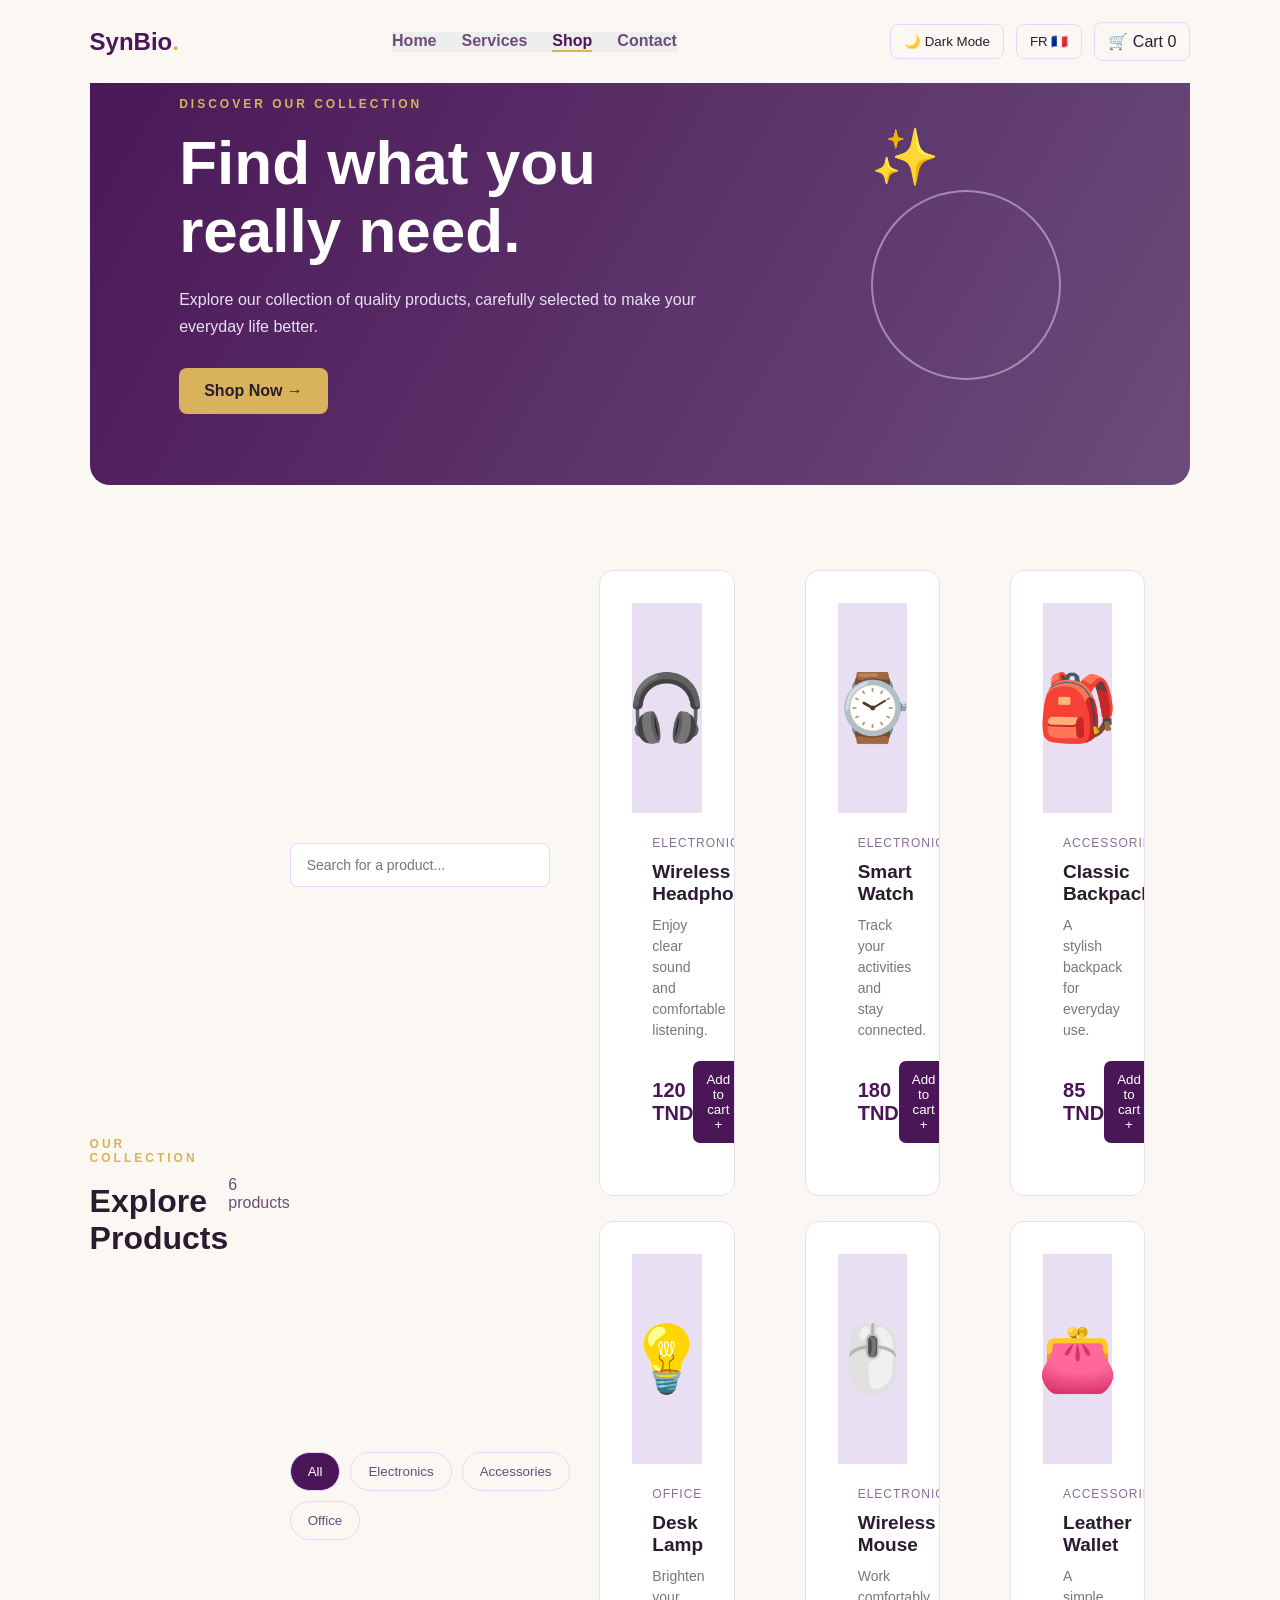
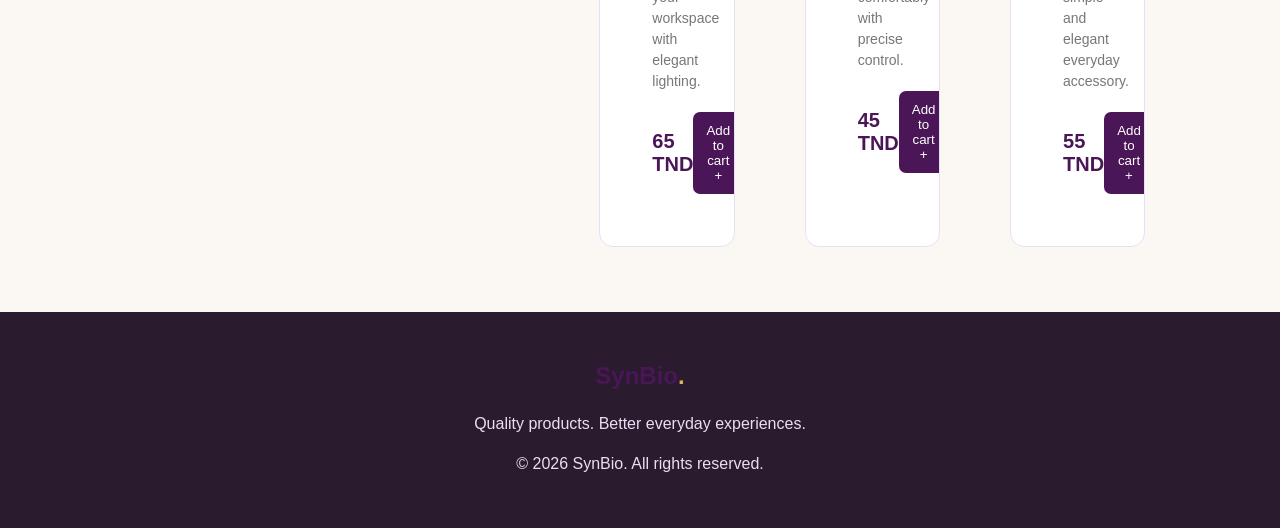
==== html-css-javascript-website/sales.html @ bb7bc748 "Merge pull request #9 from balcemchriha-droid/feature/B-sales-page ## Add Sales Page with Product Ca" ====
<!DOCTYPE html>
<html lang="en">
<head>
    <meta charset="UTF-8">
    <meta name="viewport" content="width=device-width, initial-scale=1.0">
    <title>Our Store | SynBio</title>

    <link rel="stylesheet" href="site.css">
    <link rel="stylesheet" href="sales.css">
</head>

<body>

    <!-- HEADER -->
    <header class="sales-header">
        <div class="logo">
            <h2>SynBio<span>.</span></h2>
        </div>

        <nav>
            <a href="index.html">Home</a>
            <a href="service.html">Services</a>
            <a href="sales.html" class="active">Shop</a>
            <a href="contact.html">Contact</a>
        </nav>

        <div class="header-actions">
            <button id="theme-toggle">🌙</button>
            <button id="language-toggle">FR 🇫🇷</button>
            <a href="panier.html" class="cart-link">
                🛒 Cart <span id="cart-count">0</span>
            </a>
        </div>
    </header>


    <!-- HERO SECTION -->
    <section class="sales-hero">
        <div class="hero-content">
            <p class="hero-tag">DISCOVER OUR COLLECTION</p>

            <h1>Find what you<br>really need.</h1>

            <p>
                Explore our collection of quality products,
                carefully selected to make your everyday life better.
            </p>

            <a href="#products" class="shop-btn">Shop Now →</a>
        </div>

        <div class="hero-decoration">
            <span>✨</span>
            <div class="hero-circle"></div>
        </div>
    </section>


    <!-- PRODUCTS SECTION -->
    <main class="products-section" id="products">

        <div class="section-heading">
            <div>
                <p class="section-tag">OUR COLLECTION</p>
                <h2>Explore Products</h2>
            </div>

            <p class="product-count" id="product-count">
                6 products
            </p>
        </div>


        <!-- SEARCH AND FILTERS -->
        <div class="shop-controls">

            <input
                type="search"
                id="product-search"
                placeholder="Search for a product..."
            >

            <div class="category-filters">
                <button class="filter-btn active" data-category="all">
                    All
                </button>

                <button class="filter-btn" data-category="electronics">
                    Electronics
                </button>

                <button class="filter-btn" data-category="accessories">
                    Accessories
                </button>

                <button class="filter-btn" data-category="office">
                    Office
                </button>
            </div>

        </div>


        <!-- PRODUCT GRID -->
        <div class="products-grid" id="products-grid">

            <!-- Products will be generated using JavaScript -->

        </div>

    </main>


    <!-- FOOTER -->
    <footer class="sales-footer">
        <h2>SynBio<span>.</span></h2>
        <p>Quality products. Better everyday experiences.</p>
        <p>© 2026 SynBio. All rights reserved.</p>
    </footer>


    <script src="theme.js"></script>
    <script src="language.js"></script>
    <script src="sales.js"></script>

</body>
</html>
---- html-css-javascript-website/site.css ----
* {
    margin: 0;
}

html,
body {
    height: 100%;
}

body {
    font-family: Arial, Helvetica, sans-serif;
    background-color: #999;
}

p {
    margin: .5em 0 .5em 0;
}
/* Light mode */
:root {
    --bg-color: #ffffff;
    --text-color: #222222;
    --card-color: #f5f5f5;
    --nav-color: #eeeeee;
}

/* Dark mode */
[data-theme="dark"] {
    --bg-color: #121212;
    --text-color: #ffffff;
    --card-color: #1e1e1e;
    --nav-color: #252525;
}

/* Apply theme */
body {
    background-color: var(--bg-color);
    color: var(--text-color);
    transition: background-color 0.3s, color 0.3s;
}

header, nav {
    background-color: var(--nav-color);
}

.card {
    background-color: var(--card-color);
}
header {
    display: block;
    position: fixed;
    top: 0;
    left: 0;
    width: 100%;
    background-color: #a493c0;
    padding: 10px;
}

nav a:visited,
nav a:link {
    color: #fff;
    text-decoration: none;
}

nav>ul {
    display: inline;
    padding: 0;
}

nav>ul>li {
    display: inline-block;
    list-style: none;
    margin: 0 5px 0 5px;
}

main {
    display: block;
    background-image: url("images/background.png");
    padding-top: 3em;
    padding-bottom: 3em;
    min-height: 85%;
}

footer {
    padding: 15px;
}

aside,
article {
    padding: 2em;
}

aside {
    text-align: center;
}

article {
    width: 75%;
}

.columns {
    display: flex;
}

@media only screen and (min-width: 768px) {
    main {
        display: flex;
    }
    aside {
        margin-left: 2%;
    }
    .columns-desktop {
        display: flex;
    }
}


/* Pies */

.pie {
    width: 200px;
    padding: 10px;
    margin: 10px;
    background-color: #fff;
    border: solid 1px #ccc;
}

.pie img {
    width: 100%;
}

.pie .title {
    font-weight: bold;
}

.pie .columns {
    width: 100%;
}

.pie .price {
    text-align: right;
}

.pie .columns div {
    width: 50%;
}

.pie button {
    background-color: #f6aeae;
    padding: 10px;
    border: solid 1px #f6aeae;
    border-radius: 3px;
    color: #fff;
}
---- html-css-javascript-website/sales.css ----
/* GENERAL */
* {
    box-sizing: border-box;
    margin: 0;
    padding: 0;
}

html {
    scroll-behavior: smooth;
}

body {
    font-family: Arial, sans-serif;
    background: #FBF8F4;
    color: #2B1B2E;
}

/* HEADER */
.sales-header {
    display: flex;
    align-items: center;
    justify-content: space-between;
    padding: 22px 7%;
    background: #FBF8F4;
}

.logo h2,
.sales-footer h2 {
    color: #4A1657;
}

.logo span,
.sales-footer span {
    color: #D9B25C;
}

.sales-header nav {
    display: flex;
    gap: 25px;
}

.sales-header nav a {
    text-decoration: none;
    color: #6B4C7A;
    font-weight: 600;
}

.sales-header nav a.active {
    color: #4A1657;
    border-bottom: 2px solid #D9B25C;
}

.header-actions {
    display: flex;
    align-items: center;
    gap: 12px;
}

.header-actions button,
.cart-link {
    padding: 9px 13px;
    border: 1px solid #E9D5FF;
    border-radius: 8px;
    background: transparent;
    cursor: pointer;
    color: inherit;
    text-decoration: none;
}

/* HERO */
.sales-hero {
    min-height: 380px;
    margin: 20px 7%;
    padding: 65px 7%;
    border-radius: 20px;
    background: linear-gradient(120deg, #4A1657, #6B4C7A);
    color: white;
    display: flex;
    align-items: center;
    justify-content: space-between;
    overflow: hidden;
}

.hero-content {
    max-width: 550px;
}

.hero-tag,
.section-tag {
    letter-spacing: 3px;
    font-size: 12px;
    font-weight: bold;
    margin-bottom: 18px;
    color: #D9B25C;
}

.hero-content h1 {
    font-size: clamp(38px, 5vw, 62px);
    line-height: 1.1;
    margin-bottom: 20px;
}

.hero-content > p:not(.hero-tag) {
    line-height: 1.7;
    color: #E9DFF3;
    margin-bottom: 28px;
}

.shop-btn {
    display: inline-block;
    background: #D9B25C;
    color: #2B1B2E;
    padding: 14px 25px;
    border-radius: 8px;
    text-decoration: none;
    font-weight: bold;
}

.hero-decoration {
    font-size: 55px;
    position: relative;
    padding: 40px;
}

.hero-circle {
    width: 190px;
    height: 190px;
    border: 2px solid #E9D5FF;
    border-radius: 50%;
    opacity: 0.5;
}

/* PRODUCTS */
.products-section {
    padding: 65px 7%;
}

.section-heading {
    display: flex;
    justify-content: space-between;
    align-items: center;
    margin-bottom: 30px;
}

.section-heading h2 {
    font-size: 32px;
}

.product-count {
    color: #6B4C7A;
}

/* SEARCH AND FILTERS */
.shop-controls {
    display: flex;
    justify-content: space-between;
    align-items: center;
    gap: 20px;
    flex-wrap: wrap;
    margin-bottom: 35px;
}

#product-search {
    padding: 13px 16px;
    width: 260px;
    border: 1px solid #E9D5FF;
    border-radius: 8px;
    background: white;
    font-size: 14px;
}

.category-filters {
    display: flex;
    flex-wrap: wrap;
    gap: 10px;
}

.filter-btn {
    padding: 11px 17px;
    border: 1px solid #E9D5FF;
    border-radius: 20px;
    background: transparent;
    color: #6B4C7A;
    cursor: pointer;
}

.filter-btn.active,
.filter-btn:hover {
    background: #4A1657;
    color: white;
}

/* PRODUCT GRID */
.products-grid {
    display: grid;
    grid-template-columns: repeat(3, minmax(0, 1fr));
    gap: 25px;
}

.product-card {
    background: white;
    border-radius: 14px;
    overflow: hidden;
    border: 1px solid #E9DFF3;
    transition: transform 0.3s, box-shadow 0.3s;
}

.product-card:hover {
    transform: translateY(-6px);
    box-shadow: 0 10px 25px rgba(43, 27, 46, 0.12);
}

.product-image {
    height: 210px;
    background: #E9DFF3;
    display: flex;
    align-items: center;
    justify-content: center;
    font-size: 65px;
}

.product-info {
    padding: 20px;
}

.product-category {
    color: #8A6D94;
    font-size: 12px;
    text-transform: uppercase;
    letter-spacing: 1px;
}

.product-info h3 {
    margin: 10px 0;
    font-size: 19px;
}

.product-description {
    color: #777;
    font-size: 14px;
    line-height: 1.5;
    min-height: 42px;
}

.product-bottom {
    display: flex;
    justify-content: space-between;
    align-items: center;
    margin-top: 20px;
}

.product-price {
    color: #4A1657;
    font-size: 20px;
    font-weight: bold;
}

.add-to-cart {
    background: #4A1657;
    color: white;
    border: none;
    border-radius: 7px;
    padding: 11px 13px;
    cursor: pointer;
}

.add-to-cart:hover {
    background: #6B4C7A;
}

/* FOOTER */
.sales-footer {
    text-align: center;
    padding: 40px 20px;
    background: #2B1B2E;
    color: #E9DFF3;
    line-height: 2;
}

/* RESPONSIVE */
@media (max-width: 900px) {
    .products-grid {
        grid-template-columns: repeat(2, minmax(0, 1fr));
    }

    .sales-header {
        flex-wrap: wrap;
        gap: 20px;
    }
}

@media (max-width: 600px) {
    .sales-header {
        flex-direction: column;
    }

    .sales-header nav {
        flex-wrap: wrap;
        justify-content: center;
    }

    .sales-hero {
        padding: 40px 25px;
    }

    .hero-decoration {
        display: none;
    }

    .products-grid {
        grid-template-columns: 1fr;
    }

    .section-heading {
        align-items: flex-start;
        flex-direction: column;
        gap: 10px;
    }

    #product-search {
        width: 100%;
    }
}
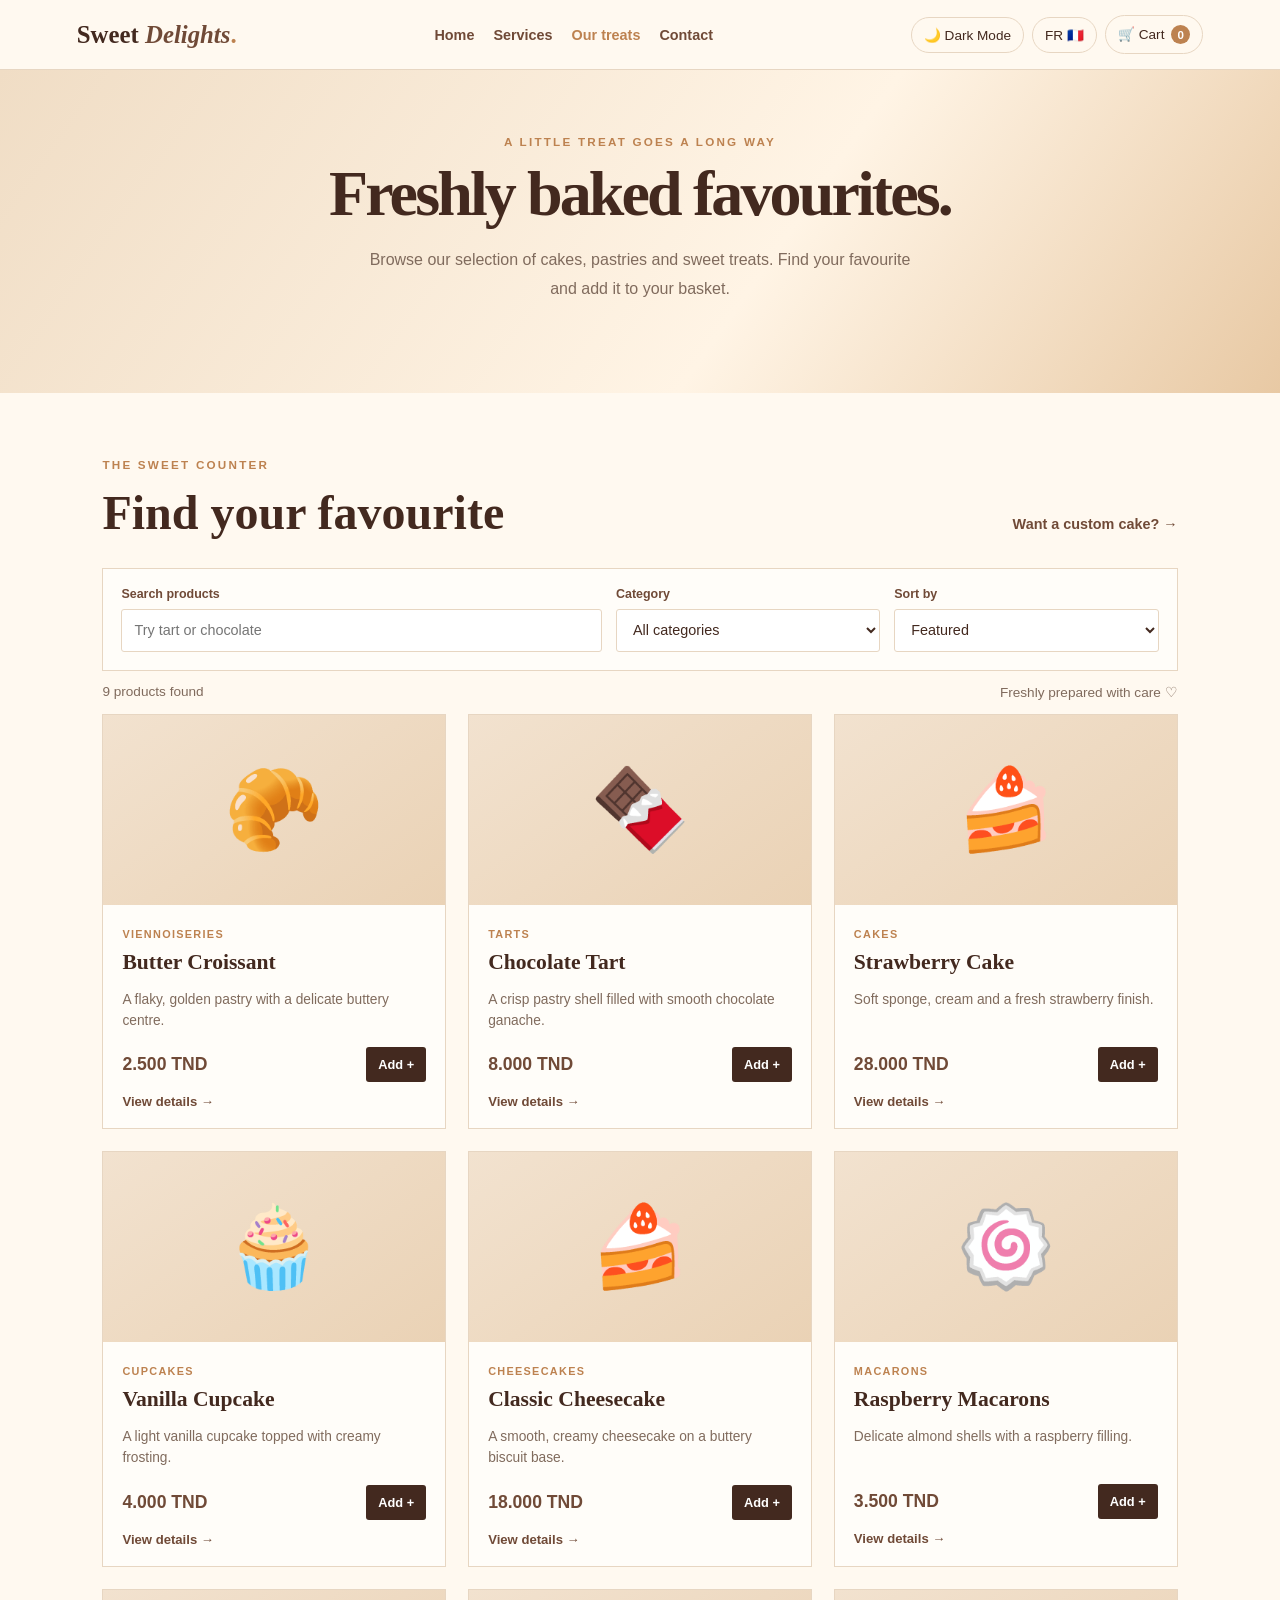
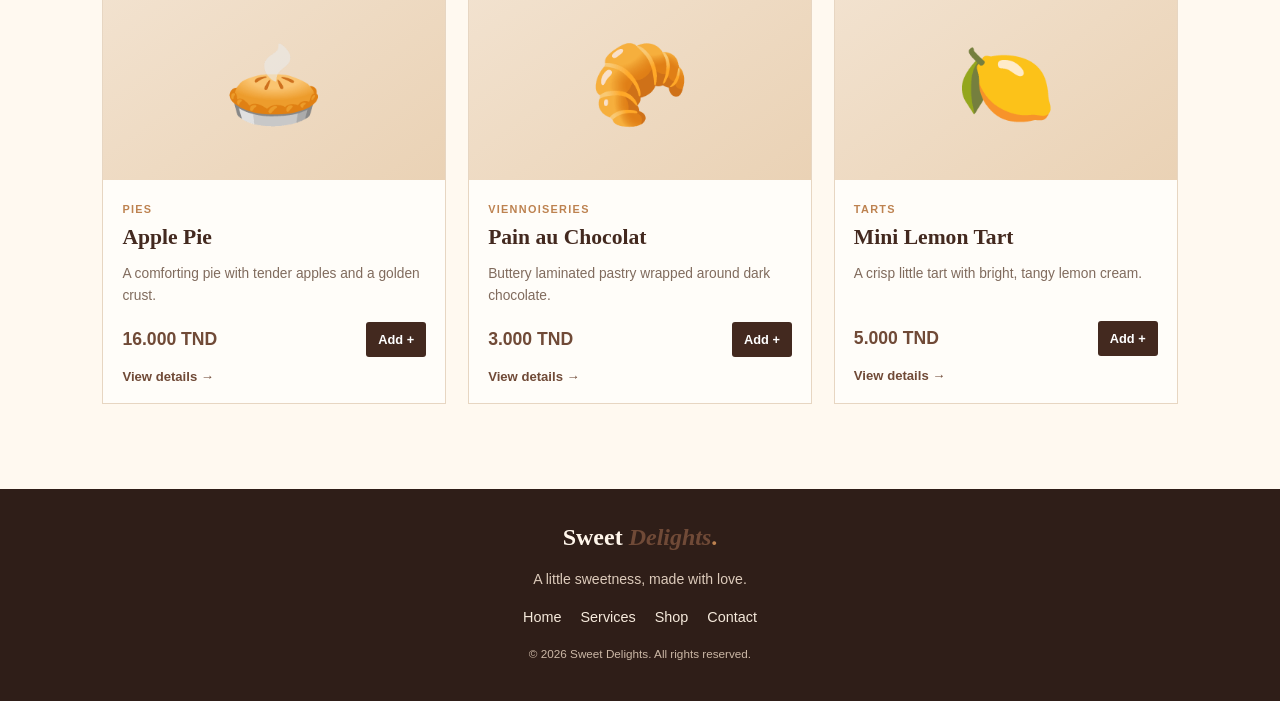
==== commit 9f5d5009: "feat: add sales page" ====
--- a/html-css-javascript-website/sales.html
+++ b/html-css-javascript-website/sales.html
@@ -4,125 +4,146 @@
 <head>
     <meta charset="UTF-8">
     <meta name="viewport" content="width=device-width, initial-scale=1.0">
-    <title>Our Store | SynBio</title>
-
-    <link rel="stylesheet" href="site.css">
-    <link rel="stylesheet" href="sales.css">
+    <meta name="description" content="Shop Sweet Delights cakes, pastries, tarts, cupcakes and macarons.">
+    <title>Our Treats | Sweet Delights</title>
+    <link rel="stylesheet" href="bakery.css">
 </head>
-
 <body>
 
-    <!-- HEADER -->
-    <header class="sales-header">
-        <div class="logo">
-            <h2>SynBio<span>.</span></h2>
+<header class="site-header">
+    <a class="brand" href="index.html">Sweet <span>Delights</span><b>.</b></a>
+
+    <nav class="main-nav" aria-label="Main navigation">
+        <a href="index.html">Home</a>
+        <a href="service.html">Services</a>
+        <a href="sales.html" aria-current="page">Our treats</a>
+        <a href="contact.html">Contact</a>
+    </nav>
+
+    <div class="header-tools">
+        <button id="theme-toggle" class="tool-button" type="button">🌙</button>
+        <button id="language-toggle" class="tool-button" type="button">FR 🇫🇷</button>
+        <a class="cart-link" href="panier.html">
+            🛒 Cart <b id="cart-count">0</b>
+        </a>
+    </div>
+</header>
+
+<main>
+    <section class="page-hero shop-hero">
+        <p class="eyebrow">A LITTLE TREAT GOES A LONG WAY</p>
+        <h1>Freshly baked favourites.</h1>
+        <p>
+            Browse our selection of cakes, pastries and sweet treats.
+            Find your favourite and add it to your basket.
+        </p>
+    </section>
+
+    <section class="catalogue-section" id="catalogue">
+        <div class="catalogue-heading">
+            <div>
+                <p class="eyebrow">THE SWEET COUNTER</p>
+                <h2>Find your favourite</h2>
+            </div>
+            <a class="custom-order-link" href="service.html">
+                Want a custom cake? →
+            </a>
         </div>
 
-        <nav>
-            <a href="index.html">Home</a>
-            <a href="service.html">Services</a>
-            <a href="sales.html" class="active">Shop</a>
-            <a href="contact.html">Contact</a>
-        </nav>
+        <div class="shop-controls">
+            <label class="search-label">
+                <span>Search products</span>
+                <input
+                    id="searchInput"
+                    type="search"
+                    placeholder="Try tart or chocolate"
+                    aria-label="Search products">
+            </label>
 
-        <div class="header-actions">
-            <button id="theme-toggle">🌙</button>
-            <button id="language-toggle">FR 🇫🇷</button>
-            <a href="panier.html" class="cart-link">
-                🛒 Cart <span id="cart-count">0</span>
-            </a>
-        </div>
-    </header>
+            <label>
+                <span>Category</span>
+                <select id="categoryFilter" aria-label="Filter by category">
+                    <option value="all">All categories</option>
+                    <option value="pies">Pies</option>
+                    <option value="cakes">Cakes</option>
+                    <option value="tarts">Tarts</option>
+                    <option value="cupcakes">Cupcakes</option>
+                    <option value="cheesecakes">Cheesecakes</option>
+                    <option value="macarons">Macarons</option>
+                    <option value="viennoiseries">Viennoiseries</option>
+                </select>
+            </label>
 
-
-    <!-- HERO SECTION -->
-    <section class="sales-hero">
-        <div class="hero-content">
-            <p class="hero-tag">DISCOVER OUR COLLECTION</p>
-
-            <h1>Find what you<br>really need.</h1>
-
-            <p>
-                Explore our collection of quality products,
-                carefully selected to make your everyday life better.
-            </p>
-
-            <a href="#products" class="shop-btn">Shop Now →</a>
+            <label>
+                <span>Sort by</span>
+                <select id="sortProducts" aria-label="Sort products">
+                    <option value="default">Featured</option>
+                    <option value="price-low">Price: low to high</option>
+                    <option value="price-high">Price: high to low</option>
+                    <option value="name">Name: A to Z</option>
+                </select>
+            </label>
         </div>
 
-        <div class="hero-decoration">
-            <span>✨</span>
-            <div class="hero-circle"></div>
-        </div>
-    </section>
-
-
-    <!-- PRODUCTS SECTION -->
-    <main class="products-section" id="products">
-
-        <div class="section-heading">
-            <div>
-                <p class="section-tag">OUR COLLECTION</p>
-                <h2>Explore Products</h2>
-            </div>
-
-            <p class="product-count" id="product-count">
-                6 products
-            </p>
+        <div class="results-line">
+            <p id="resultsCount">Products</p>
+            <p>Freshly prepared with care ♡</p>
         </div>
 
+        <div class="products-grid" id="productsContainer"></div>
 
-        <!-- SEARCH AND FILTERS -->
-        <div class="shop-controls">
+        <p id="noResults" hidden>
+            No products found. Try another search or category.
+        </p>
+    </section>
+</main>
 
-            <input
-                type="search"
-                id="product-search"
-                placeholder="Search for a product..."
-            >
+<!-- Product details modal -->
+<div class="product-modal" id="productModal" aria-hidden="true">
+    <div class="modal-backdrop" data-close-modal></div>
 
-            <div class="category-filters">
-                <button class="filter-btn active" data-category="all">
-                    All
-                </button>
+    <div class="modal-panel" role="dialog" aria-modal="true"
+         aria-labelledby="modalName">
 
-                <button class="filter-btn" data-category="electronics">
-                    Electronics
-                </button>
+        <button class="modal-close" id="closeModal"
+                type="button" aria-label="Close">×</button>
 
-                <button class="filter-btn" data-category="accessories">
-                    Accessories
-                </button>
+        <div class="modal-product-visual" id="modalVisual">🍰</div>
 
-                <button class="filter-btn" data-category="office">
-                    Office
-                </button>
-            </div>
-
+        <div class="modal-product-info">
+            <p class="eyebrow" id="modalCategory"></p>
+            <h2 id="modalName"></h2>
+            <p id="modalDescription"></p>
+            <strong class="modal-price" id="modalPrice"></strong>
+            <button class="button button-dark" id="modalAddToCart"
+                    type="button">
+                Add to basket
+            </button>
         </div>
 
+        <div class="related-section">
+            <h3>You may also like</h3>
+            <div class="related-grid" id="relatedProducts"></div>
+        </div>
+    </div>
+</div>
 
-        <!-- PRODUCT GRID -->
-        <div class="products-grid" id="products-grid">
+<footer class="site-footer">
+    <a class="brand brand-footer" href="index.html">
+        Sweet <span>Delights</span><b>.</b>
+    </a>
+    <p>A little sweetness, made with love.</p>
+    <div class="footer-nav">
+        <a href="index.html">Home</a>
+        <a href="service.html">Services</a>
+        <a href="sales.html">Shop</a>
+        <a href="contact.html">Contact</a>
+    </div>
+    <small>© 2026 Sweet Delights. All rights reserved.</small>
+</footer>
 
-            <!-- Products will be generated using JavaScript -->
-
-        </div>
-
-    </main>
-
-
-    <!-- FOOTER -->
-    <footer class="sales-footer">
-        <h2>SynBio<span>.</span></h2>
-        <p>Quality products. Better everyday experiences.</p>
-        <p>© 2026 SynBio. All rights reserved.</p>
-    </footer>
-
-
-    <script src="theme.js"></script>
-    <script src="language.js"></script>
-    <script src="sales.js"></script>
-
+<script src="theme.js"></script>
+<script src="language.js"></script>
+<script src="sales.js"></script>
 </body>
 </html>
--- a/html-css-javascript-website/bakery.css
+++ b/html-css-javascript-website/bakery.css
@@ -0,0 +1,938 @@
+
+/* Sweet Delights shared bakery theme */
+
+:root {
+    --cream: #fff9f0;
+    --paper: #f3e6d5;
+    --white: #fffdf9;
+    --brown: #43291f;
+    --cocoa: #704a37;
+    --muted: #806b5d;
+    --caramel: #bd8250;
+    --gold: #e2bd86;
+    --line: #e7d6c2;
+    --shadow: 0 14px 35px rgba(67, 41, 31, .09);
+}
+
+* {
+    box-sizing: border-box;
+}
+
+html {
+    scroll-behavior: smooth;
+}
+
+body {
+    margin: 0;
+    background: var(--cream);
+    color: var(--brown);
+    font-family: Georgia, "Times New Roman", serif;
+}
+
+a {
+    color: inherit;
+}
+
+button, input, select {
+    font: inherit;
+}
+
+/* HEADER */
+
+.site-header {
+    position: sticky;
+    top: 0;
+    z-index: 30;
+    display: flex;
+    align-items: center;
+    justify-content: space-between;
+    gap: 22px;
+    padding: 15px 6%;
+    background: rgba(255,249,240,.97);
+    border-bottom: 1px solid var(--line);
+    backdrop-filter: blur(12px);
+}
+
+.brand {
+    color: var(--brown);
+    font-size: 1.55rem;
+    font-weight: bold;
+    text-decoration: none;
+    white-space: nowrap;
+}
+
+.brand span {
+    color: var(--cocoa);
+    font-style: italic;
+}
+
+.brand b {
+    color: var(--caramel);
+}
+
+.main-nav,
+.header-tools,
+.footer-nav {
+    display: flex;
+    align-items: center;
+    justify-content: center;
+    flex-wrap: wrap;
+    gap: 19px;
+}
+
+.main-nav a,
+.footer-nav a {
+    color: var(--cocoa);
+    text-decoration: none;
+    font: 600 .9rem Arial, sans-serif;
+}
+
+.main-nav a:hover,
+.main-nav a[aria-current="page"],
+.footer-nav a:hover {
+    color: var(--caramel);
+}
+
+.header-tools {
+    gap: 8px;
+}
+
+.tool-button,
+.cart-link {
+    padding: 9px 12px;
+    border: 1px solid var(--line);
+    border-radius: 30px;
+    background: transparent;
+    color: var(--brown);
+    text-decoration: none;
+    cursor: pointer;
+    font: .85rem Arial, sans-serif;
+}
+
+.cart-link b {
+    display: inline-grid;
+    place-items: center;
+    min-width: 19px;
+    height: 19px;
+    margin-left: 3px;
+    border-radius: 50%;
+    background: var(--caramel);
+    color: white;
+    font-size: .72rem;
+}
+
+/* HOMEPAGE HERO */
+
+.home-hero {
+    display: grid;
+    grid-template-columns: 1.05fr .95fr;
+    align-items: center;
+    gap: 35px;
+    min-height: 540px;
+    padding: 70px 9%;
+    background: linear-gradient(125deg,#f0ddc5,#fff4e5 58%,#e8c9a4);
+    overflow: hidden;
+}
+
+.eyebrow {
+    margin: 0 0 14px;
+    color: var(--caramel);
+    font: bold .73rem Arial, sans-serif;
+    letter-spacing: .19em;
+    text-transform: uppercase;
+}
+
+.hero-copy h1,
+.page-hero h1 {
+    max-width: 720px;
+    margin: 0 0 20px;
+    font-size: clamp(2.8rem,6vw,5.2rem);
+    line-height: 1;
+    letter-spacing: -.045em;
+}
+
+.hero-copy h1 em {
+    color: var(--cocoa);
+    font-weight: normal;
+}
+
+.hero-copy > p:not(.eyebrow),
+.page-hero > p:not(.eyebrow) {
+    max-width: 570px;
+    color: var(--muted);
+    font: 1rem/1.8 Arial, sans-serif;
+}
+
+.hero-actions {
+    display: flex;
+    flex-wrap: wrap;
+    gap: 12px;
+    margin-top: 28px;
+}
+
+/* BUTTONS */
+
+.button {
+    display: inline-block;
+    padding: 13px 20px;
+    border: 1px solid var(--brown);
+    border-radius: 4px;
+    text-decoration: none;
+    font: bold .9rem Arial, sans-serif;
+    transition: .2s;
+    cursor: pointer;
+}
+
+.button-dark {
+    background: var(--brown);
+    color: white;
+}
+
+.button-dark:hover {
+    background: var(--cocoa);
+}
+
+.button-outline {
+    color: var(--brown);
+}
+
+.button-outline:hover {
+    background: rgba(255,255,255,.5);
+}
+
+.button-light {
+    background: var(--cream);
+    color: var(--brown);
+    border-color: var(--cream);
+}
+
+/* HERO ILLUSTRATION */
+
+.hero-visual {
+    position: relative;
+    display: grid;
+    place-items: center;
+    min-height: 350px;
+}
+
+.hero-plate {
+    display: grid;
+    place-items: center;
+    width: min(100%,390px);
+    aspect-ratio: 1;
+    border: 1px solid #b88960;
+    border-radius: 50%;
+    background: radial-gradient(
+        circle,
+        #fffaf1 0 43%,
+        #e7c49c 44% 46%,
+        #c18a5a 47% 100%
+    );
+    box-shadow: 18px 22px 0 rgba(67,41,31,.1);
+    font-size: clamp(8rem,16vw,12rem);
+}
+
+.hero-note {
+    position: absolute;
+    right: 0;
+    bottom: 20px;
+    padding: 18px;
+    border: 1px solid var(--caramel);
+    border-radius: 50%;
+    background: var(--cream);
+    font: bold .62rem/1.5 Arial, sans-serif;
+    text-align: center;
+    transform: rotate(10deg);
+}
+
+/* PROMISES */
+
+.promise-row {
+    display: grid;
+    grid-template-columns: repeat(3,1fr);
+    gap: 15px;
+    padding: 22px 9%;
+    background: var(--brown);
+    color: #fff4e8;
+    text-align: center;
+    font: .9rem Arial, sans-serif;
+}
+
+.promise-row div {
+    display: flex;
+    justify-content: center;
+    align-items: center;
+    gap: 10px;
+}
+
+.promise-row strong {
+    color: var(--gold);
+    font-size: 1.4rem;
+}
+
+/* GENERAL CONTENT */
+
+.content-section {
+    padding: 78px 8%;
+}
+
+.section-title {
+    max-width: 700px;
+    margin: 0 auto 36px;
+    text-align: center;
+}
+
+.section-title h2,
+.story-copy h2,
+.closing-cta h2 {
+    margin: 0 0 13px;
+    font-size: clamp(2rem,4vw,3.1rem);
+}
+
+.section-title > p:last-child {
+    color: var(--muted);
+    font: .96rem/1.7 Arial, sans-serif;
+}
+
+/* CATEGORY CARDS */
+
+.category-grid {
+    display: grid;
+    grid-template-columns: repeat(3,1fr);
+    gap: 20px;
+}
+
+.category-tile {
+    min-height: 235px;
+    padding: 30px 22px;
+    border: 1px solid var(--line);
+    text-align: center;
+    text-decoration: none;
+    transition: transform .2s, box-shadow .2s;
+}
+
+.category-tile:hover {
+    transform: translateY(-5px);
+    box-shadow: var(--shadow);
+}
+
+.tile-bread {
+    background: #f4e5d1;
+}
+
+.tile-cakes {
+    background: #f5e8e4;
+}
+
+.tile-sweets {
+    background: #eee5d7;
+}
+
+.category-tile span {
+    font-size: 3.6rem;
+}
+
+.category-tile h3 {
+    margin: 14px 0 7px;
+    font-size: 1.45rem;
+}
+
+.category-tile small {
+    color: var(--muted);
+    font: .85rem Arial, sans-serif;
+}
+
+/* STORY SECTION */
+
+.story-section {
+    display: grid;
+    grid-template-columns: .9fr 1.1fr;
+    align-items: center;
+    gap: 55px;
+    padding: 75px 10%;
+    background: var(--paper);
+}
+
+.story-illustration {
+    display: grid;
+    place-items: center;
+    min-height: 300px;
+    border-radius: 48% 48% 5px 5px;
+    background: linear-gradient(145deg,#e7c69f,#bf895b);
+    font-size: 9rem;
+}
+
+.story-copy p:not(.eyebrow) {
+    color: var(--muted);
+    font: .98rem/1.85 Arial, sans-serif;
+}
+
+/* LINKS */
+
+.text-link,
+.custom-order-link {
+    display: inline-block;
+    margin-top: 12px;
+    color: var(--cocoa);
+    font: bold .9rem Arial, sans-serif;
+    text-decoration: none;
+}
+
+.text-link:hover,
+.custom-order-link:hover {
+    color: var(--caramel);
+}
+
+/* CALL TO ACTION */
+
+.closing-cta {
+    padding: 65px 8%;
+    background: var(--brown);
+    color: #fff6eb;
+    text-align: center;
+}
+
+.closing-cta .eyebrow {
+    color: var(--gold);
+}
+
+.closing-cta h2 {
+    max-width: 760px;
+    margin: 0 auto 25px;
+}
+
+/* FOOTER */
+
+.site-footer {
+    padding: 35px 8%;
+    background: #2f1e18;
+    color: #f6eadc;
+    text-align: center;
+    font: .88rem/1.8 Arial, sans-serif;
+}
+
+.brand-footer {
+    display: inline-block;
+    color: #fff6eb;
+    font: bold 1.5rem Georgia, serif;
+}
+
+.site-footer p {
+    color: #ddcbbb;
+}
+
+.footer-nav {
+    margin: 16px 0;
+}
+
+.footer-nav a {
+    color: #f6eadc;
+    font-weight: normal;
+}
+
+.site-footer small {
+    color: #cbb7a5;
+}
+
+/* SERVICES PAGE */
+
+.page-hero {
+    padding: 75px 9%;
+    background: linear-gradient(125deg,#f0ddc5,#fff4e5 60%,#e8c9a4);
+    text-align: center;
+}
+
+.page-hero h1 {
+    margin-inline: auto;
+    font-size: clamp(2.6rem,5vw,4.5rem);
+}
+
+.page-hero > p:not(.eyebrow) {
+    margin: 0 auto 24px;
+}
+
+.service-hero {
+    padding-block: 85px;
+}
+
+.service-grid {
+    display: grid;
+    grid-template-columns: repeat(3,1fr);
+    gap: 20px;
+}
+
+.service-card {
+    padding: 28px;
+    border: 1px solid var(--line);
+    background: var(--white);
+    box-shadow: 0 8px 25px rgba(67,41,31,.04);
+}
+
+.service-icon {
+    display: grid;
+    place-items: center;
+    width: 72px;
+    height: 72px;
+    border-radius: 50%;
+    background: var(--paper);
+    font-size: 2.3rem;
+}
+
+.service-card .eyebrow {
+    margin-top: 23px;
+    font-size: .65rem;
+}
+
+.service-card h2 {
+    margin: 0 0 12px;
+    font-size: 1.55rem;
+}
+
+.service-card > p:not(.eyebrow) {
+    color: var(--muted);
+    font: .9rem/1.75 Arial, sans-serif;
+}
+
+/* ORDER STEPS */
+
+.order-steps {
+    padding: 65px 9%;
+    background: var(--paper);
+}
+
+.steps-grid {
+    display: grid;
+    grid-template-columns: repeat(3,1fr);
+    gap: 25px;
+    text-align: center;
+}
+
+.steps-grid b {
+    display: inline-grid;
+    place-items: center;
+    width: 43px;
+    height: 43px;
+    border-radius: 50%;
+    background: var(--brown);
+    color: white;
+}
+
+.steps-grid h3 {
+    font-size: 1.25rem;
+}
+
+.steps-grid p,
+.fine-print {
+    color: var(--muted);
+    font: .9rem/1.7 Arial, sans-serif;
+}
+
+.fine-print {
+    margin-top: 30px;
+    text-align: center;
+    font-size: .78rem;
+}
+
+/* SALES PAGE */
+
+.shop-hero {
+    padding-block: 65px;
+}
+
+.catalogue-section {
+    padding: 65px 8% 85px;
+}
+
+.catalogue-heading {
+    display: flex;
+    align-items: end;
+    justify-content: space-between;
+    gap: 20px;
+    margin-bottom: 28px;
+}
+
+.catalogue-heading h2 {
+    margin: 0;
+    font-size: clamp(2rem,4vw,3rem);
+}
+
+.catalogue-heading .custom-order-link {
+    margin: 0 0 8px;
+}
+
+/* SEARCH AND FILTERS */
+
+.shop-controls {
+    display: grid;
+    grid-template-columns: minmax(220px,1fr) minmax(150px,.55fr) minmax(150px,.55fr);
+    gap: 14px;
+    padding: 18px;
+    border: 1px solid var(--line);
+    background: var(--white);
+}
+
+.shop-controls label {
+    display: flex;
+    flex-direction: column;
+    gap: 8px;
+    color: var(--cocoa);
+    font: bold .78rem Arial, sans-serif;
+}
+
+.shop-controls input,
+.shop-controls select {
+    width: 100%;
+    min-height: 43px;
+    padding: 10px 12px;
+    border: 1px solid var(--line);
+    border-radius: 3px;
+    background: white;
+    color: var(--brown);
+    font: .9rem Arial, sans-serif;
+}
+
+.results-line {
+    display: flex;
+    justify-content: space-between;
+    color: var(--muted);
+    font: .85rem Arial, sans-serif;
+}
+
+/* PRODUCT CARDS */
+
+.products-grid {
+    display: grid;
+    grid-template-columns: repeat(3,minmax(0,1fr));
+    gap: 22px;
+}
+
+.product-card {
+    overflow: hidden;
+    border: 1px solid var(--line);
+    background: var(--white);
+    transition: transform .2s, box-shadow .2s;
+}
+
+.product-card:hover {
+    transform: translateY(-4px);
+    box-shadow: var(--shadow);
+}
+
+.product-art {
+    display: grid;
+    place-items: center;
+    width: 100%;
+    min-height: 190px;
+    border: 0;
+    background: linear-gradient(145deg,#f2e2cf,#ead2b5);
+    font-size: 5rem;
+    cursor: pointer;
+}
+
+.product-details {
+    padding: 19px;
+}
+
+.product-category {
+    color: var(--caramel);
+    font: bold .68rem Arial, sans-serif;
+    letter-spacing: .12em;
+    text-transform: uppercase;
+}
+
+.product-details h3 {
+    margin: 8px 0;
+    font-size: 1.35rem;
+}
+
+.product-details p {
+    min-height: 42px;
+    color: var(--muted);
+    font: .86rem/1.55 Arial, sans-serif;
+}
+
+.product-card-bottom {
+    display: flex;
+    align-items: center;
+    justify-content: space-between;
+    gap: 10px;
+    margin-top: 16px;
+}
+
+.product-price,
+.modal-price {
+    color: var(--cocoa);
+    font: bold 1.1rem Arial, sans-serif;
+}
+
+.product-card-bottom button {
+    padding: 10px 12px;
+    border: 0;
+    border-radius: 3px;
+    background: var(--brown);
+    color: white;
+    cursor: pointer;
+    font: bold .8rem Arial, sans-serif;
+}
+
+.product-card-bottom button:hover {
+    background: var(--cocoa);
+}
+
+.details-button {
+    display: block;
+    margin-top: 12px;
+    padding: 0;
+    border: 0;
+    background: transparent;
+    color: var(--cocoa);
+    cursor: pointer;
+    font: bold .82rem Arial, sans-serif;
+}
+
+/* PRODUCT MODAL */
+
+.product-modal[aria-hidden="true"] {
+    display: none;
+}
+
+.product-modal {
+    position: fixed;
+    inset: 0;
+    z-index: 60;
+    display: grid;
+    place-items: center;
+    padding: 20px;
+}
+
+.modal-backdrop {
+    position: absolute;
+    inset: 0;
+    background: rgba(25,15,10,.65);
+}
+
+.modal-panel {
+    position: relative;
+    z-index: 1;
+    display: grid;
+    grid-template-columns: .8fr 1.2fr;
+    gap: 22px;
+    width: min(760px,100%);
+    max-height: 90vh;
+    overflow: auto;
+    padding: 30px;
+    background: var(--cream);
+    box-shadow: var(--shadow);
+}
+
+.modal-close {
+    position: absolute;
+    top: 10px;
+    right: 13px;
+    border: 0;
+    background: transparent;
+    color: var(--brown);
+    cursor: pointer;
+    font-size: 2rem;
+}
+
+.modal-product-visual {
+    display: grid;
+    place-items: center;
+    min-height: 230px;
+    background: var(--paper);
+    font-size: 6rem;
+}
+
+.modal-product-info {
+    align-self: center;
+    padding: 15px;
+}
+
+.modal-product-info h2 {
+    margin: 5px 0 12px;
+    font-size: 2rem;
+}
+
+.modal-product-info p:not(.eyebrow) {
+    color: var(--muted);
+    font: .92rem/1.7 Arial, sans-serif;
+}
+
+.modal-product-info .button {
+    margin-top: 18px;
+}
+
+.related-section {
+    grid-column: 1/-1;
+    border-top: 1px solid var(--line);
+    padding-top: 15px;
+}
+
+.related-section h3 {
+    margin-bottom: 12px;
+}
+
+.related-grid {
+    display: flex;
+    flex-wrap: wrap;
+    gap: 10px;
+}
+
+.related-item {
+    padding: 9px 12px;
+    border: 1px solid var(--line);
+    background: var(--white);
+    cursor: pointer;
+}
+
+[hidden] {
+    display: none !important;
+}
+
+/* DARK MODE */
+
+body.dark-mode,
+body.dark-theme {
+    --cream: #211a17;
+    --paper: #30231d;
+    --white: #2a211c;
+    --brown: #f4e7d8;
+    --cocoa: #e0b88d;
+    --muted: #c6b2a0;
+    --line: #594438;
+    --caramel: #d4a06c;
+    color: var(--brown);
+    background: var(--cream);
+}
+
+body.dark-mode .site-header,
+body.dark-theme .site-header {
+    background: rgba(33,26,23,.97);
+}
+
+body.dark-mode .tool-button,
+body.dark-theme .tool-button,
+body.dark-mode .cart-link,
+body.dark-theme .cart-link {
+    color: var(--brown);
+}
+
+body.dark-mode .shop-controls input,
+body.dark-mode .shop-controls select,
+body.dark-theme .shop-controls input,
+body.dark-theme .shop-controls select {
+    background: #392c25;
+    color: var(--brown);
+    border-color: var(--line);
+}
+
+body.dark-mode .product-art,
+body.dark-theme .product-art {
+    background: linear-gradient(145deg,#453329,#5b4030);
+}
+
+body.dark-mode .closing-cta,
+body.dark-theme .closing-cta {
+    background: #17110e;
+}
+
+body.dark-mode .site-footer,
+body.dark-theme .site-footer {
+    background: #17110e;
+}
+
+/* RESPONSIVE DESIGN */
+
+@media(max-width:900px) {
+    .site-header {
+        flex-wrap: wrap;
+        justify-content: center;
+    }
+
+    .home-hero {
+        grid-template-columns: 1fr;
+        text-align: center;
+    }
+
+    .hero-copy > p:not(.eyebrow) {
+        margin-inline: auto;
+    }
+
+    .hero-actions {
+        justify-content: center;
+    }
+
+    .hero-visual {
+        min-height: 280px;
+    }
+
+    .hero-plate {
+        max-width: 290px;
+    }
+
+    .hero-note {
+        right: 10%;
+    }
+
+    .story-section {
+        grid-template-columns: 1fr;
+    }
+
+    .story-illustration {
+        min-height: 240px;
+    }
+
+    .service-grid {
+        grid-template-columns: 1fr 1fr;
+    }
+}
+
+@media(max-width:650px) {
+    .site-header {
+        padding: 13px 4%;
+    }
+
+    .main-nav {
+        gap: 12px;
+    }
+
+    .main-nav a {
+        font-size: .8rem;
+    }
+
+    .promise-row {
+        grid-template-columns: 1fr;
+        gap: 12px;
+    }
+
+    .content-section,
+    .catalogue-section {
+        padding: 55px 6%;
+    }
+
+    .category-grid,
+    .products-grid,
+    .service-grid,
+    .steps-grid {
+        grid-template-columns: 1fr;
+    }
+
+    .catalogue-heading {
+        align-items: flex-start;
+        flex-direction: column;
+    }
+
+    .shop-controls {
+        grid-template-columns: 1fr;
+    }
+
+    .modal-panel {
+        grid-template-columns: 1fr;
+        padding: 22px;
+    }
+
+    .related-section {
+        grid-column: auto;
+    }
+}
